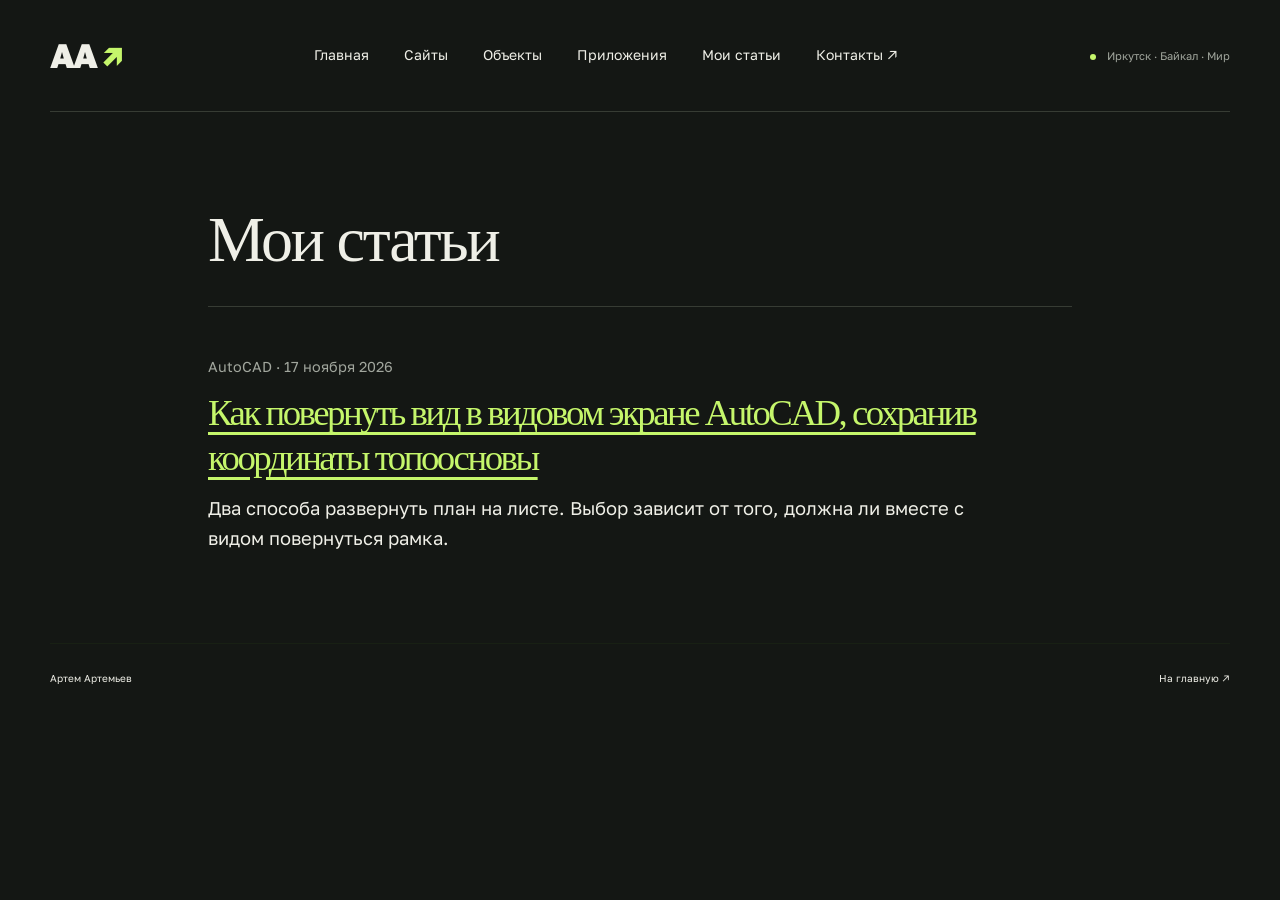
==== articles.html @ 7dad4f99 "Publish articles section and AutoCAD viewport rotation guide" ====
<!doctype html>
<html lang="ru">
<head>
<!-- Yandex.Metrika counter -->
<script type="text/javascript">
    (function(m,e,t,r,i,k,a){
        m[i]=m[i]||function(){(m[i].a=m[i].a||[]).push(arguments)};
        m[i].l=1*new Date();
        for (var j = 0; j < document.scripts.length; j++) {if (document.scripts[j].src === r) { return; }}
        k=e.createElement(t),a=e.getElementsByTagName(t)[0],k.async=1,k.src=r,a.parentNode.insertBefore(k,a)
    })(window, document,'script','https://mc.yandex.ru/metrika/tag.js?id=113706061', 'ym');

    ym(113706061, 'init', {ssr:true, webvisor:true, trackHash:true, clickmap:true, ecommerce:"dataLayer", referrer: document.referrer, url: location.href, accurateTrackBounce:true, trackLinks:true});
</script>
<!-- /Yandex.Metrika counter -->
  <meta charset="utf-8">
  <meta name="yandex-verification" content="03379ed4613f56b8">
  <meta name="viewport" content="width=device-width,initial-scale=1">
  <meta name="theme-color" content="#141714">
  <title>Мои статьи — Артем Артемьев</title>
  <meta name="description" content="Статьи Артема Артемьева об инженерном проектировании и работе в AutoCAD.">
  <link rel="canonical" href="https://artem-artemev.ru/articles.html">
  <link rel="icon" href="assets/favicon.svg">
  <link rel="stylesheet" href="style.css?v=20261117-diary">
  <link rel="stylesheet" href="articles.css">
</head>
<body>
<noscript><div><img src="https://mc.yandex.ru/watch/113706061" style="position:absolute;left:-9999px" alt=""></div></noscript>
<a class="skip" href="#main">К содержимому</a>
<header class="header wrap"><a class="brand" href="/" aria-label="Артем Артемьев — главная">АА<span>↗</span></a><nav aria-label="Главная навигация"><a href="/">Главная</a><a href="sites.html">Сайты</a><a href="engineering.html">Объекты</a><a href="/#projects">Приложения</a><a aria-current="page" href="articles.html">Мои статьи</a><a href="/#contact">Контакты ↗</a></nav><span class="location"><i></i> Иркутск · Байкал · Мир</span></header>
<main id="main" class="reading wrap">
<h1>Мои статьи</h1>
<article class="entry"><p class="byline">AutoCAD · 17 ноября 2026</p>
<h2><a href="autocad-povorot-vida.html">Как повернуть вид в видовом экране AutoCAD, сохранив координаты топоосновы</a></h2>
<p>Два способа развернуть план на листе. Выбор зависит от того, должна ли вместе с видом повернуться рамка.</p></article>
</main>
<footer class="wrap"><span>Артем Артемьев</span><a href="/">На главную ↗</a></footer>
</body></html>
---- style.css ----
@import url('https://fonts.googleapis.com/css2?family=Golos+Text:wght@400;500;600;700;800;900&display=swap');
:root{--bg:#141714;--ink:#efefe7;--muted:#a1a69d;--lime:#c5f66b;--line:#373c34;--font:'Golos Text',Arial,sans-serif}*{box-sizing:border-box}html{scroll-behavior:smooth;scroll-padding-top:30px}body{margin:0;background:var(--bg);color:var(--ink);font:16px/1.6 var(--font)}a{color:inherit;text-decoration:none}button{font:inherit;cursor:pointer}img{max-width:100%;display:block}a,button{-webkit-tap-highlight-color:transparent}a:focus-visible,button:focus-visible{outline:3px solid #85b5ff;outline-offset:6px}.wrap{width:min(1280px,calc(100% - 100px));margin-inline:auto}.header{height:112px;display:flex;align-items:center;justify-content:space-between;border-bottom:1px solid var(--line)}.brand{font-size:34px;font-weight:800;letter-spacing:-3px}.brand span{display:inline-block;color:var(--lime);font-size:31px;margin-left:6px}nav{display:flex;gap:35px;font-size:14px}nav a:hover,.text-link:hover{color:var(--lime)}.location{font-size:11px;color:var(--muted)}.location i{display:inline-block;width:6px;height:6px;border-radius:50%;background:var(--lime);margin-right:8px}.eyebrow,.section-label,.small,.art-label,.art-bottom{font-size:10px;letter-spacing:1.5px;font-weight:500}.eyebrow{display:flex;justify-content:space-between;margin:38px 0 34px;color:var(--muted)}.hero-grid{display:grid;grid-template-columns:1.4fr 1fr;gap:55px;align-items:center}.hello{font-size:19px;margin:0 0 21px}h1{font-size:clamp(60px,6.9vw,105px);line-height:1.02;letter-spacing:-6px;font-weight:500;margin:0 0 27px;position:relative}.serif{font-family:Georgia,'Times New Roman',serif;font-style:italic;font-weight:400;letter-spacing:-.055em}h1 .serif{color:var(--lime)}.asterisk{display:inline-block;color:var(--lime);font-size:55px;vertical-align:top;line-height:1;margin-left:14px;transform:rotate(12deg)}.lead{color:#b9beb4;font-size:17px;line-height:1.8}.actions{display:flex;align-items:center;gap:27px;margin-top:31px}.button{display:inline-flex;align-items:center;justify-content:space-between;gap:30px;padding:17px 22px;border-radius:3px;border:1px solid transparent;font-size:13px;font-weight:600;transition:transform .2s,background .2s}.button:hover{transform:translateY(-3px)}.lime{background:var(--lime);color:var(--bg)}.text-link{font-size:13px}.hero-photo{position:relative;margin:0;align-self:stretch;min-height:485px;overflow:hidden;border-radius:3px;background:#505748}.hero-photo>img{width:100%;height:100%;object-fit:cover;object-position:50% 37%;filter:saturate(.65)}.hero-photo:after{content:'';position:absolute;inset:50% 0 0;background:linear-gradient(transparent,#101610c9);pointer-events:none}.hero-photo figcaption{position:absolute;bottom:27px;left:28px;right:28px;display:flex;justify-content:space-between;align-items:center;z-index:1;font-size:15px;line-height:1.4}.photo-arrow{font-size:45px}.photo-sticker{position:absolute;top:25px;right:20px;color:#182015;background:var(--lime);font-size:10px;letter-spacing:1px;line-height:1.5;padding:15px 18px;transform:rotate(8deg);font-weight:700}.hero-bottom{display:flex;justify-content:space-between;margin:35px 0 40px;color:var(--muted);font-size:11px}.ribbon{overflow:hidden;border-block:1px solid var(--line);padding:20px 0;margin-top:15px}.ribbon>div{white-space:nowrap;font-size:23px;font-weight:500;letter-spacing:-.5px;display:flex;gap:42px;justify-content:center}.ribbon span{color:var(--lime)}.section{padding-block:110px}.about{display:grid;grid-template-columns:1fr 2.2fr;gap:50px}.section-label{color:var(--muted);margin-bottom:25px}h2{font-size:clamp(35px,4vw,57px);line-height:1.15;letter-spacing:-2.5px;font-weight:500;margin:0 0 35px}.muted{color:#8c9486}.about-text{max-width:680px;color:#b9beb4;font-size:16px}.about-text p{margin:0 0 21px}.stats{display:grid;grid-template-columns:repeat(3,1fr);gap:20px;border-top:1px solid var(--line);margin-top:40px;padding-top:25px}.stats strong{font-size:42px;font-weight:400;display:block;line-height:1.2;color:var(--lime)}.stats span{display:block;font-size:11px;color:var(--muted);margin-top:10px}.services{display:grid;grid-template-columns:repeat(3,1fr);border:1px solid var(--line);margin-bottom:10px}.services>a{padding:32px;display:flex;flex-direction:column;transition:background .2s}.services>a:hover{background:#20251c}.services>a+a{border-left:1px solid var(--line)}.small{color:var(--muted)}h3{font-size:26px;line-height:1.3;letter-spacing:-1px;font-weight:500}.services h3{margin:26px 0 16px}.services p{color:var(--muted);font-size:13px;margin:0 0 25px}.service-link{color:var(--lime);font-size:12px;margin-top:auto}.section-top{display:flex;justify-content:space-between;align-items:end;gap:30px;margin-bottom:45px}.section-top h2{margin:0}.section-top>p{font-size:13px;color:var(--muted);margin:0 0 5px}.project-grid{display:grid;grid-template-columns:1fr 1fr;column-gap:34px;row-gap:55px}.project-art{height:335px;position:relative;overflow:hidden;border-radius:3px}.project-art .art-label{position:absolute;left:26px;top:22px;z-index:1}.art-bottom{position:absolute;bottom:22px;left:26px;font-size:9px;letter-spacing:1px}.round-arrow{position:absolute;right:20px;bottom:20px;border:1px solid currentColor;width:35px;height:35px;border-radius:50%;display:grid;place-content:center;transition:transform .2s}.project:hover .round-arrow{transform:rotate(45deg)}.project-title{display:flex;justify-content:space-between;align-items:center;gap:12px;margin-top:22px}.project-title h3{margin:0;font-size:25px}.project-title>span{font-size:9px;color:var(--muted);letter-spacing:1px}.project>p{color:var(--muted);font-size:13px;max-width:440px;margin:11px 0}.open-project{font-size:11px;color:var(--lime)}.kettlebell{background:#c5f66b;color:#1d2a17}.bell{position:absolute;top:37%;left:50%;width:137px;height:134px;background:#24301d;border-radius:43% 43% 40% 40%;transform:translateX(-50%) rotate(-10deg);box-shadow:12px 16px 0 #1c2b1420;display:grid;place-content:center;color:var(--lime)}.bell div{position:absolute;width:93px;height:85px;border:19px solid #24301d;border-radius:50%;top:-52px;left:22px}.bell b{font-size:51px;font-weight:500;z-index:1}.recipes{background:#d9b9fc;color:#3e294f}.plate{position:absolute;width:215px;height:215px;left:50%;top:52%;transform:translate(-50%,-50%) rotate(-9deg);border-radius:50%;background:#f0e8d9;border:16px solid #fff7e8;box-shadow:8px 12px 0 #56336a18;display:grid;place-content:center}.plate:after{content:'';position:absolute;inset:6px;border:1px solid #d5cbbb;border-radius:50%}.plate span{font-size:44px;font-weight:500;line-height:.95;letter-spacing:-3px}.plate i{font-family:Georgia,serif}.calculator{background:#adc3d0;color:#253c47;background-image:linear-gradient(#30495c12 1px,transparent 1px),linear-gradient(90deg,#30495c12 1px,transparent 1px);background-size:24px 24px}.calc-visual{position:absolute;top:80px;left:50%;transform:translateX(-50%);width:250px}.calc-visual>span{font-family:Georgia,serif;font-size:41px;font-style:italic}.calc-visual small{font-size:8px;letter-spacing:1px}.pipes{height:60px;display:flex;align-items:center;gap:12px}.pipes i{display:block;height:8px;width:45px;border:2px solid #253c47}.pipes i:nth-child(2){height:35px;width:8px}.pipes i:nth-child(3){width:70px}.pipes i:nth-child(4){height:35px;width:8px}.snake{background:#242c25;color:var(--lime);background-image:linear-gradient(#c5f66b09 1px,transparent 1px),linear-gradient(90deg,#c5f66b09 1px,transparent 1px);background-size:25px 25px;border:1px solid var(--line)}.snake-visual{position:absolute;width:240px;height:170px;top:85px;left:50%;transform:translateX(-50%)}.snake-visual i{position:absolute;width:30px;height:30px;background:var(--lime);border:2px solid #242c25;border-radius:4px}.snake-visual i:nth-child(1){top:90px;left:10px}.snake-visual i:nth-child(2){top:90px;left:40px}.snake-visual i:nth-child(3){top:90px;left:70px}.snake-visual i:nth-child(4){top:60px;left:70px}.snake-visual i:nth-child(5){top:30px;left:70px}.snake-visual i:nth-child(6){top:30px;left:100px}.snake-visual i:nth-child(7){top:30px;left:130px}.snake-visual i:nth-child(7):after{content:'··';position:absolute;top:-6px;right:2px;color:#242c25;font-weight:900;font-size:25px}.snake-visual b{position:absolute;width:20px;height:20px;background:#e58866;left:200px;top:35px;border-radius:50%}.life{padding:100px 0;background:#e9e9df;color:#242b20}.life .section-label{color:#606a59}.life-note{font-family:Georgia,serif;font-style:italic;font-size:24px;margin-bottom:5px}.life-grid{display:grid;grid-template-columns:1.2fr 1fr;gap:28px}.life-feature{min-height:630px;position:relative;overflow:hidden;border-radius:3px}.life-feature>img{height:100%;width:100%;object-fit:cover;position:absolute;object-position:50% 40%}.life-feature:after{content:'';position:absolute;inset:25% 0 0;background:linear-gradient(transparent,#0c1a13e8)}.life-caption{position:absolute;bottom:35px;left:35px;right:35px;z-index:1;color:#fff}.life-caption h3{font-size:35px;margin:18px 0}.life-caption .small{color:#d4e3cc}.life-caption p{font-size:13px;max-width:390px;color:#e0e8dc}.life-caption a,.cold-copy a{font-size:11px;border-bottom:1px solid;padding-bottom:4px}.cold-card{background:#d7dfc9;overflow:hidden;border-radius:3px}.cold-image{height:285px;position:relative;overflow:hidden}.cold-image img{width:100%;height:100%;object-fit:cover;object-position:center 35%}.cold-image>span{position:absolute;left:20px;bottom:20px;background:#e9e9df;padding:7px 10px;font-size:9px;letter-spacing:1px}.cold-copy{padding:28px 32px;position:relative}.cold-copy h3{font-size:30px;margin:0 0 20px}.cold-copy p{font-size:13px;max-width:370px}.cold-symbol{font-size:40px;position:absolute;right:25px;top:20px;color:#71825d}.telegram{padding-block:110px}.telegram-grid{display:grid;grid-template-columns:2fr 1fr;gap:80px;align-items:center}.telegram p{max-width:590px;color:var(--muted);font-size:15px;margin-bottom:30px}.tg-qr{display:flex;flex-direction:column;align-items:center;justify-self:end;transform:rotate(4deg);padding:27px;background:var(--lime);color:var(--bg);border-radius:3px;transition:transform .2s}.tg-qr:hover{transform:rotate(0)}.tg-qr img{background:white;padding:6px}.tg-qr span{font-size:17px;margin-top:18px;font-weight:600}.tg-qr small{font-size:10px;margin-top:5px}.contact{background:var(--lime);color:#1a2414;padding-top:80px}.contact .section-label,.contact .small{color:#435032}.contact-title{display:flex;justify-content:space-between;align-items:center;border-bottom:1px solid #253c1740;padding-bottom:40px}.contact-title h2{font-size:clamp(42px,6vw,82px);margin:0}.contact-title>span{font-size:110px;font-weight:400}.contact-grid{display:grid;grid-template-columns:1.1fr 1fr;gap:40px;padding:50px 0 55px}.primary-contact>.small{display:block}.phone{font-size:clamp(24px,2.6vw,37px);line-height:1.5;letter-spacing:-1.5px;display:inline-block;margin-top:16px;font-weight:500}.primary-contact p{font-size:13px;color:#435032}.dark{background:#1a2414;color:#f1f4ec;margin-top:12px}.backup{display:block;font-size:11px;margin-top:15px;text-decoration:underline;text-underline-offset:4px}#copy-status:empty{display:none}#copy-status{margin:8px 0;font-size:12px}.social-grid{display:grid;grid-template-columns:repeat(3,1fr);gap:14px;align-content:start;margin-top:2px}.social-grid>a{display:flex;flex-direction:column;align-items:center;min-width:0}.social-grid img{background:white;padding:5px;width:112px;height:112px}.social-grid span{font-size:12px;font-weight:600;margin-top:15px}.social-grid small{font-size:9px;margin-top:5px;color:#435032}footer{border-top:1px solid #253c1740;display:flex;justify-content:space-between;gap:15px;font-size:10px;padding:26px 0}.skip{position:fixed;top:-100px;left:20px;z-index:10;background:var(--lime);color:#111;padding:10px}.skip:focus{top:10px}
.hero-photo{height:520px}.hero-photo>img{position:absolute;inset:0}
@media(min-width:1500px){.hero-photo{height:550px}.hero-grid{grid-template-columns:1.3fr 1fr}}
@media(max-width:1050px){.wrap{width:calc(100% - 64px)}.location{display:none}.hero-grid{gap:30px;grid-template-columns:1.3fr 1fr}h1{letter-spacing:-4px}.asterisk{font-size:35px;margin-left:5px}.hero-photo{min-height:450px}.actions{gap:16px;flex-wrap:wrap}.about{grid-template-columns:1fr 2.5fr;gap:25px}.services>a{padding:24px}.services h3{font-size:22px}.contact-grid{grid-template-columns:1fr}.social-grid{max-width:500px}.social-grid>a{align-items:flex-start}.social-grid img{width:100px;height:100px}.project-art{height:290px}}
@media(max-width:700px){.wrap{width:calc(100% - 40px)}.header{height:82px}.brand{font-size:28px}nav{gap:17px;font-size:11px}nav a:first-child{display:none}.eyebrow{font-size:8px;margin:25px 0}.index{display:none}.hero-grid{display:flex;flex-direction:column;align-items:stretch;gap:32px}.hello{font-size:16px;margin-bottom:22px}h1{font-size:clamp(53px,11vw,77px);letter-spacing:-3px;margin-bottom:24px}.asterisk{font-size:36px}.lead{font-size:15px}.actions{margin-top:25px;gap:22px}.button{padding:16px 18px;font-size:12px;gap:20px}.hero-photo{height:440px;min-height:0;align-self:auto}.hero-photo>img{object-position:50% 28%}.hero-bottom{font-size:9px;gap:25px;margin:23px 0 29px}.hero-bottom>span{max-width:120px}.ribbon{padding:14px 0}.ribbon>div{font-size:17px;gap:25px;justify-content:flex-start}.section{padding-block:70px}.about{display:block}.section-label{font-size:9px;margin-bottom:24px}h2{font-size:37px;letter-spacing:-1.7px}.about-text{font-size:14px}.stats{gap:10px}.stats strong{font-size:35px}.stats span{font-size:10px}.services{display:block}.services>a{padding:27px}.services>a+a{border-left:0;border-top:1px solid var(--line)}.services h3{font-size:26px;margin-top:17px}.section-top{display:block;margin-bottom:30px}.section-top>p{margin-top:24px;font-size:12px}.project-grid{grid-template-columns:1fr;gap:37px}.project-art{height:300px}.project-title h3{font-size:24px}.life{padding:65px 0}.life-note{display:none}.life-grid{grid-template-columns:1fr;gap:22px}.life-feature{min-height:570px}.life-caption{left:25px;right:25px;bottom:25px}.life-caption h3{font-size:31px}.cold-image{height:290px}.cold-copy{padding:27px}.cold-copy h3{font-size:29px}.telegram{padding-block:70px}.telegram-grid{grid-template-columns:1fr;gap:40px}.telegram p{font-size:14px}.tg-qr{justify-self:center;transform:rotate(2deg)}.contact{padding-top:60px}.contact-title{padding-bottom:30px}.contact-title h2{font-size:45px}.contact-title>span{font-size:70px}.contact-grid{gap:35px;padding-top:30px}.phone{font-size:29px}.social-grid{gap:12px}.social-grid img{width:90px;height:90px}.social-grid span{font-size:11px}.social-grid small{font-size:8px}footer{font-size:9px;flex-wrap:wrap}footer>span:nth-child(2){display:none}}
@media(prefers-reduced-motion:reduce){html{scroll-behavior:auto}*,*:before,*:after{transition:none!important;animation:none!important}}
.running-story{display:grid;grid-template-columns:minmax(0,.85fr) minmax(0,1fr);gap:70px;align-items:center;margin-top:60px;padding-top:60px;border-top:1px solid #253c1740}.running-story>img{width:100%;height:auto;max-height:720px;object-fit:contain;border-radius:3px}.running-story h3{font-size:clamp(30px,3.7vw,52px);line-height:1.2;margin:24px 0;letter-spacing:-1.7px}.running-story p{font-size:15px;max-width:390px;color:#526049}.running-story a{display:inline-block;font-size:12px;margin-top:15px;border-bottom:1px solid currentColor;padding-bottom:4px}@media(max-width:700px){.running-story{grid-template-columns:1fr;gap:28px;margin-top:35px;padding-top:35px}.running-story>img{max-height:none}.running-story h3{font-size:35px}.running-story p{font-size:14px}}
/* Keep every personal photo fully visible at every screen size. */
.hero-photo{height:auto;min-height:0;max-height:none;align-self:center;background:#20261d;overflow:visible}.hero-photo>img{position:static;width:100%;height:auto;max-height:600px;object-fit:contain;object-position:center;filter:none}.hero-photo:after,.life-feature:after{display:none}.hero-photo figcaption{position:static;padding:20px 24px;font-size:14px}.photo-sticker{position:static;display:inline-block;transform:none;margin:0 24px 22px;padding:10px 14px}.life-grid{grid-template-columns:1fr 1fr;align-items:start}.life-feature{min-height:0;background:#d7dfc9}.life-feature>img{position:static;width:100%;height:520px;object-fit:contain;object-position:center;background:#d7dfc9}.life-caption{position:static;padding:28px 32px;color:#242b20}.life-caption .small{color:#526049}.life-caption p{color:#526049}.life-caption h3{font-size:30px;margin:0 0 20px}.life-caption .small{display:block;margin-bottom:18px}.cold-image{height:auto;overflow:visible}.cold-image img{width:100%;height:520px;object-fit:contain;object-position:center;background:#d7dfc9}.cold-image>span{position:static;display:inline-block;margin:20px 32px 0}.cold-copy{padding-top:24px}@media(max-width:700px){.hero-photo{height:auto;min-height:0}.hero-photo>img{height:auto;max-height:none;object-position:center}.life-grid{grid-template-columns:1fr}.life-feature{min-height:0}.life-feature>img,.cold-image img{height:auto;max-height:none}.life-caption{padding:27px}.life-caption h3{font-size:29px}.cold-image>span{margin-left:27px}.cold-image{height:auto}}
/* Alternating full-frame personal stories. */
.hero-photo{background:var(--bg);overflow:hidden;isolation:isolate}.hero-photo:after{display:block;inset:70% 0 0;background:linear-gradient(transparent,#101610b0);z-index:0}.hero-photo figcaption{position:absolute;left:24px;right:24px;bottom:22px;padding:0;z-index:1}.photo-sticker{position:absolute;top:24px;right:20px;bottom:auto;margin:0;transform:rotate(8deg);z-index:1}.life{background:var(--bg);color:var(--ink)}.life .section-label{color:var(--muted)}.life-stories{display:flex;flex-direction:column;gap:90px}.life-story{display:grid;grid-template-columns:1fr 1fr;gap:90px;align-items:center;min-height:80vh;padding:30px 0}.story-photo{position:relative;justify-self:center;margin:0;max-width:100%;width:max-content}.story-photo img{display:block;width:auto;max-width:100%;height:auto;max-height:680px;object-fit:contain;border-radius:3px}.image-tag{position:absolute;left:18px;bottom:20px;max-width:calc(100% - 36px);padding:9px 12px;background:var(--lime);color:var(--bg);font-size:9px;letter-spacing:1px;font-weight:600}.story-copy h3{font-size:clamp(32px,4vw,55px);line-height:1.18;margin:24px 0;letter-spacing:-2px}.story-copy h3 .serif{color:var(--lime)}.story-copy p{font-size:15px;color:var(--muted);max-width:440px}.story-copy>a{display:inline-block;font-size:12px;color:var(--lime);margin-top:20px;border-bottom:1px solid currentColor;padding-bottom:5px}.reverse .story-photo{grid-column:2;grid-row:1}.reverse .story-copy{grid-column:1;grid-row:1}.running-story{border-color:var(--line)}.running-story p{color:var(--muted)}.running-story a{color:var(--lime)}@media(max-width:700px){.hero-photo figcaption{font-size:12px;left:18px;right:18px;bottom:20px}.photo-sticker{top:18px;right:14px;font-size:9px}.life-stories{gap:50px}.life-story{grid-template-columns:1fr;gap:28px;min-height:0;padding:0}.story-photo{max-width:100%}.story-photo img{width:100%;max-height:none}.reverse .story-photo,.reverse .story-copy{grid-column:auto;grid-row:auto}.story-copy h3{font-size:37px}.story-copy p{font-size:14px}.image-tag{font-size:8px;left:14px;bottom:16px}}
.life-story>*{min-width:0}@media(max-width:700px){.life-story{grid-template-columns:minmax(0,1fr)}.story-photo{width:100%;min-width:0}.story-photo img{width:100%;max-width:100%;height:auto}}
/* Keep the hero overlays inside the actual portrait, not its side gutters. */
.hero-photo{width:min(100%,337.5px);justify-self:center;overflow:hidden}.hero-photo>img{width:100%;height:auto;max-height:none}.hero-photo figcaption{left:18px;right:18px;bottom:22px;font-size:12px;gap:10px}.hero-photo .photo-arrow{font-size:30px}.photo-sticker{right:14px;top:20px;font-size:9px;padding:10px 12px}.life{background:#e9e9df;color:#242b20}.life .section-label{color:#606a59}.life .story-copy h3 .serif{color:#526b38}.life .story-copy p,.life .running-story p{color:#526049}.life .story-copy>a,.life .running-story a{color:#354927}.life .running-story{border-color:#253c1740}@media(max-width:700px){.hero-photo{width:100%;max-width:400px;align-self:center}.hero-photo>img{height:auto;max-height:none}.hero-photo figcaption{left:16px;right:16px;bottom:18px}.photo-sticker{right:14px}}
.about-visual{min-width:0}.about-landscape{margin:30px 0 0;max-width:100%;overflow:hidden;border-radius:3px}.about-landscape img{display:block;width:100%;height:auto;object-fit:contain}@media(max-width:700px){.about-visual{margin-bottom:35px}.about-landscape{max-width:300px;margin:24px auto 0}.about-landscape img{width:100%;height:auto}}
/* Wide about copy and consistent horizontal bounds. */
.about{grid-template-columns:minmax(0,1fr);gap:0}.about>div{min-width:0}.about h2{max-width:none}.about-text{max-width:100%;display:grid;grid-template-columns:repeat(3,minmax(0,1fr));gap:32px}.about-text p{margin:0}.about .stats{grid-template-columns:repeat(3,minmax(0,1fr));align-items:start}.stats>div{min-width:0}.stats strong{line-height:1.2}.hero-grid,.project-grid,.telegram-grid,.contact-grid,.running-story{min-width:0}.hero-grid>*,.project-grid>*,.telegram-grid>*,.contact-grid>*,.running-story>*{min-width:0}.running-story{grid-template-columns:minmax(0,.85fr) minmax(0,1fr)}.running-story img{max-width:100%}.hero-copy h1{overflow-wrap:anywhere}.section-top>*{min-width:0}@media(max-width:700px){.about-text{display:block}.about-text p{margin-bottom:21px}.about .stats{gap:12px}.about .stats span{overflow-wrap:anywhere}.running-story{grid-template-columns:minmax(0,1fr)}.social-grid{grid-template-columns:repeat(3,minmax(0,1fr))}.social-grid img{max-width:100%;height:auto}.actions{flex-wrap:wrap}.contact-title h2{font-size:clamp(34px,10vw,45px)}.phone{font-size:clamp(23px,7vw,29px)}}
.apartment{display:grid;grid-template-columns:minmax(0,1.2fr) minmax(0,1fr);gap:70px;align-items:center;padding-block:90px;border-bottom:1px solid var(--line)}.apartment-copy,.apartment-drawing{min-width:0}.apartment h2{margin-bottom:25px}.apartment h2 .serif{color:var(--lime)}.apartment p{font-size:16px;color:var(--muted);max-width:600px}.apartment-topics{display:flex;flex-wrap:wrap;gap:10px;margin:25px 0 30px}.apartment-topics span{font-size:11px;padding:7px 11px;border:1px solid var(--line);border-radius:3px}.apartment-drawing{color:var(--lime);background-image:linear-gradient(#c5f66b08 1px,transparent 1px),linear-gradient(90deg,#c5f66b08 1px,transparent 1px);background-size:25px 25px;border:1px solid var(--line);padding:26px}.apartment-drawing>span{font-size:9px;letter-spacing:1.5px}.apartment-drawing svg{display:block;width:100%;height:auto;margin:15px 0}.apartment-drawing small{display:block;font-size:11px;color:var(--muted)}@media(max-width:700px){.apartment{grid-template-columns:minmax(0,1fr);gap:35px;padding-block:60px}.apartment p{font-size:14px}.apartment-drawing{padding:22px}.apartment-topics{gap:8px}.apartment-topics span{font-size:10px}}

.diary-feature {
  display: grid;
  grid-template-columns: 1fr minmax(160px, 34%);
  align-items: center;
  gap: 1.5rem;
  margin-block: 1rem 2rem;
  padding: clamp(1.25rem, 3vw, 3rem) clamp(1.25rem, 6vw, 6rem);
  border: 1px solid #514533;
  border-radius: 8px;
  background: radial-gradient(ellipse at 80% 50%, #262118, #100f0d 62%);
  color: #f8f2df;
}
.diary-feature h2 { margin: 0; font: 400 clamp(2.4rem, 5.7vw, 5.5rem)/1 Georgia, serif; letter-spacing: -.05em; }
.diary-feature h2 i { color: #e4c888; }
.diary-copy p { max-width: 38ch; margin: 1rem 0 1.3rem; line-height: 1.5; color: #d9d0be; }
.diary-link { display: inline-block; border-bottom: 1px solid #a78e59; padding-bottom: .25rem; color: #f1d494; }
.diary-feature:hover .diary-link { color: white; }
.diary-feature:focus-visible { outline: 3px solid #e4c888; outline-offset: 4px; }
.diary-orbit { display: block; position: relative; width: 100%; max-width: 270px; aspect-ratio: 1; overflow: hidden; border-radius: 50%; justify-self: center; }
.diary-orbit img { position: absolute; width: 145.56%; max-width: none; height: auto; left: -22.78%; top: -79.63%; }
.diary-art { display: grid; place-items: center; background: #100f0d; }
.diary-art .diary-orbit { width: min(68%, 245px); }
@media (max-width: 620px) {
  .diary-feature { grid-template-columns: 1fr; justify-items: center; text-align: center; gap: .75rem; }
  .diary-feature > .diary-orbit { grid-row: 1; width: clamp(120px, 32vw, 170px); }
  .diary-copy p { margin: .75rem auto 1rem; }
}
---- articles.css ----
.reading { max-width: 54rem; padding-block: clamp(2rem,6vw,5rem); }
.reading h1 { font: 500 clamp(2.2rem,5vw,4.2rem)/1.08 Georgia,serif; letter-spacing: -.035em; margin: 1rem 0 2rem; }
.reading h2 { font: 500 clamp(1.55rem,3vw,2.3rem)/1.2 Georgia,serif; margin: 2.2rem 0 .8rem; }
.reading p, .reading li { font-size: clamp(1rem,1.6vw,1.15rem); line-height: 1.65; max-width: 70ch; }
.reading p, .reading li + li { margin-block: .8rem; }
.reading ol { padding-left: 1.65rem; }
.reading li::marker, .reading a { color: var(--lime); }
.reading a { text-decoration: underline; text-underline-offset: .18em; }
.reading code { font-size: .93em; background: #272c26; padding: .05em .24em; border-radius: .2em; }
.reading .byline, .reading .refs { font-size: .9rem; color: var(--muted); }
.reading .byline { margin-top: 2rem; }
.reading .refs, .entry { margin-top: 2rem; border-top: 1px solid var(--line); padding-top: 1rem; }
.entry h2 { margin-top: .5rem; }
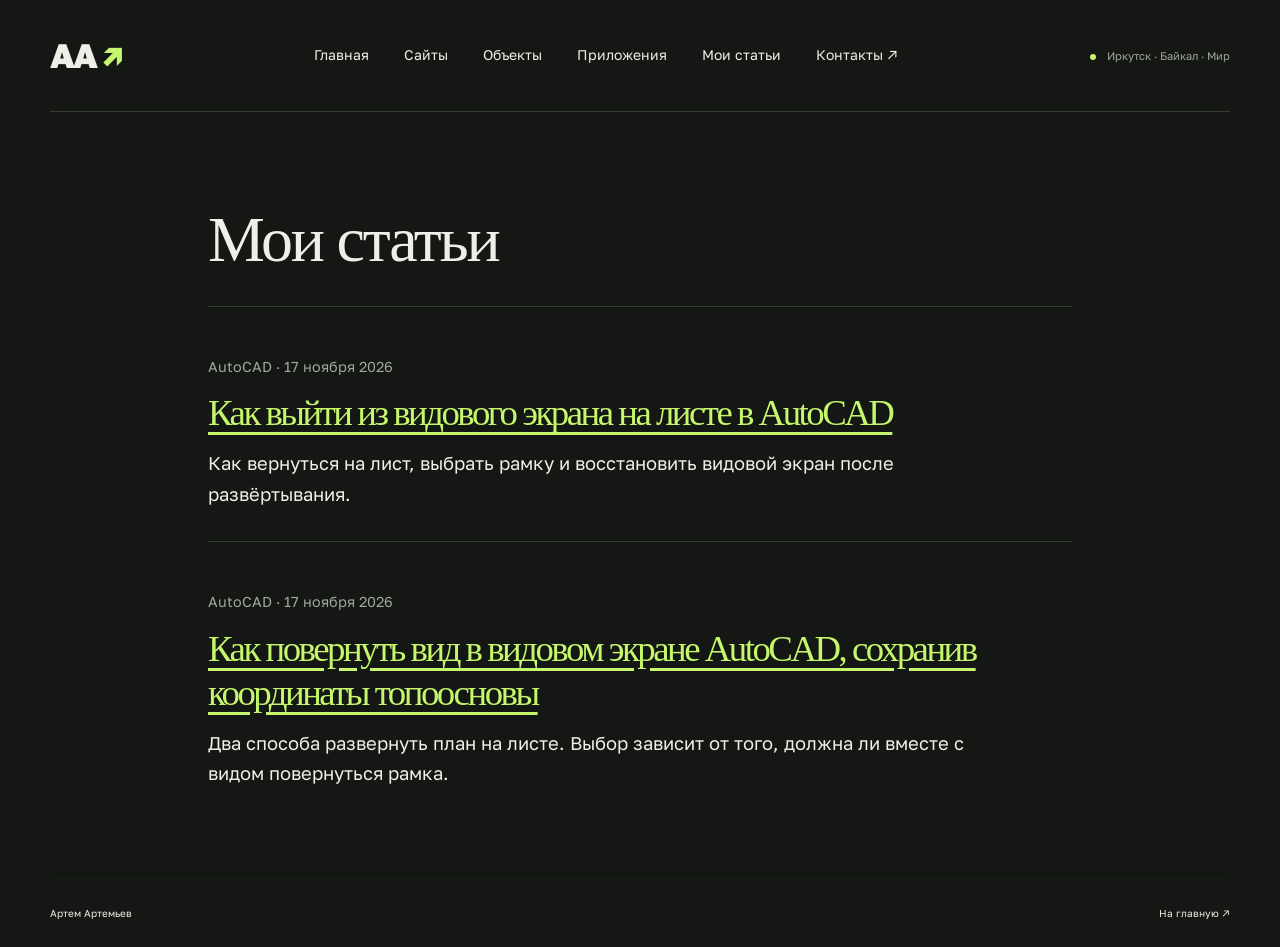
==== commit 3120b615: "Publish guide to leaving an AutoCAD layout viewport" ====
--- a/articles.html
+++ b/articles.html
@@ -30,6 +30,7 @@
 <header class="header wrap"><a class="brand" href="/" aria-label="Артем Артемьев — главная">АА<span>↗</span></a><nav aria-label="Главная навигация"><a href="/">Главная</a><a href="sites.html">Сайты</a><a href="engineering.html">Объекты</a><a href="/#projects">Приложения</a><a aria-current="page" href="articles.html">Мои статьи</a><a href="/#contact">Контакты ↗</a></nav><span class="location"><i></i> Иркутск · Байкал · Мир</span></header>
 <main id="main" class="reading wrap">
 <h1>Мои статьи</h1>
+<article class="entry"><p class="byline">AutoCAD · 17 ноября 2026</p><h2><a href="autocad-vyhod-iz-vidovogo-ekrana.html">Как выйти из видового экрана на листе в AutoCAD</a></h2><p>Как вернуться на лист, выбрать рамку и восстановить видовой экран после развёртывания.</p></article>
 <article class="entry"><p class="byline">AutoCAD · 17 ноября 2026</p>
 <h2><a href="autocad-povorot-vida.html">Как повернуть вид в видовом экране AutoCAD, сохранив координаты топоосновы</a></h2>
 <p>Два способа развернуть план на листе. Выбор зависит от того, должна ли вместе с видом повернуться рамка.</p></article>
--- a/articles.css
+++ b/articles.css
@@ -11,3 +11,6 @@
 .reading .byline { margin-top: 2rem; }
 .reading .refs, .entry { margin-top: 2rem; border-top: 1px solid var(--line); padding-top: 1rem; }
 .entry h2 { margin-top: .5rem; }
+.plan-comparison { margin: 1.75rem 0 2rem; }
+.plan-comparison img { display: block; width: 100%; height: auto; }
+.plan-comparison figcaption { margin-top: .65rem; color: var(--muted); font-size: .95rem; line-height: 1.5; }
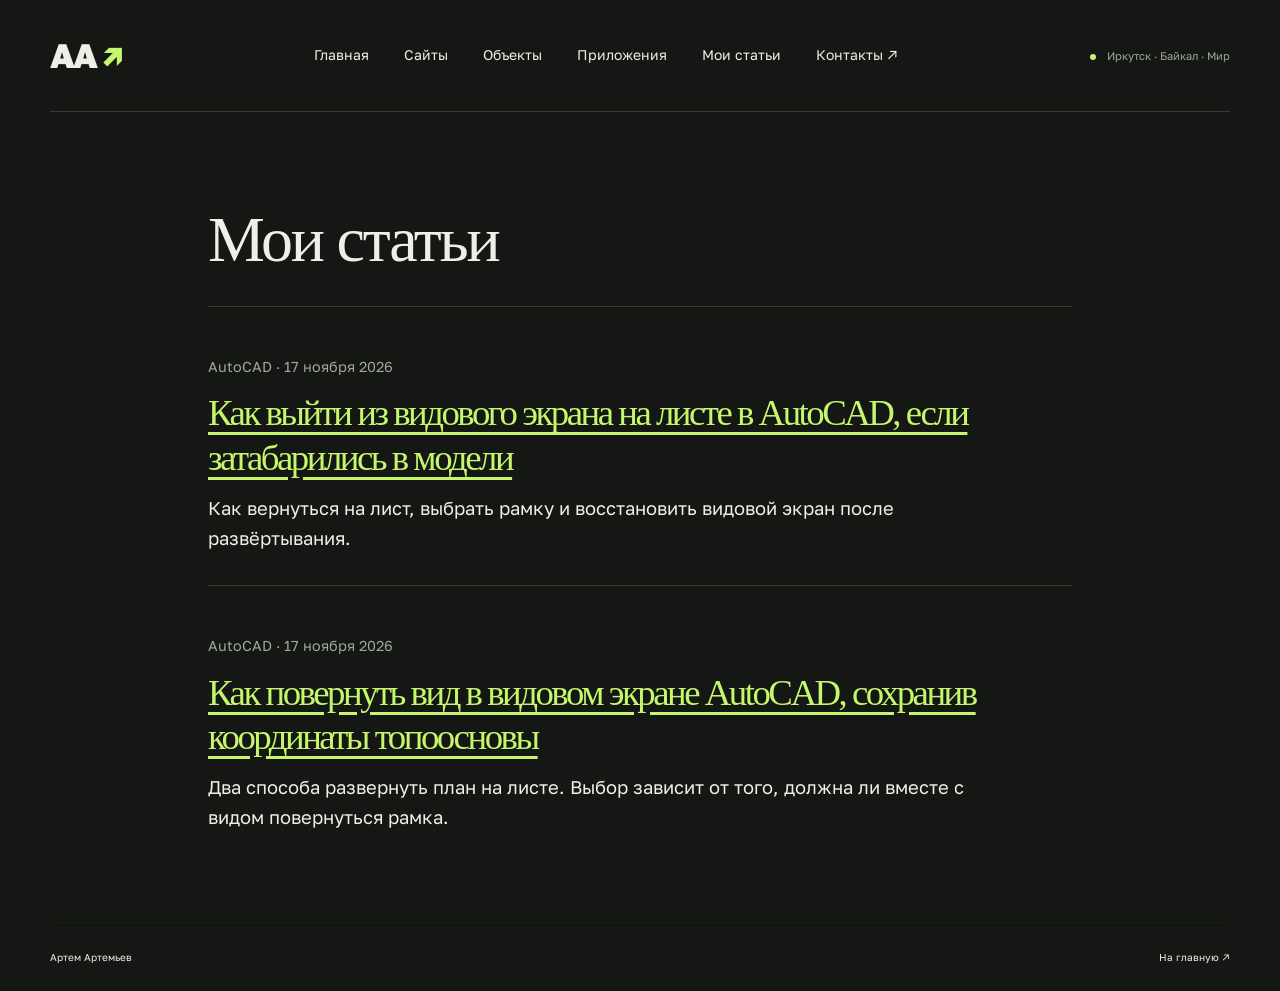
==== commit 887d28ca: "Restore original article wording and humor" ====
--- a/articles.html
+++ b/articles.html
@@ -30,7 +30,7 @@
 <header class="header wrap"><a class="brand" href="/" aria-label="Артем Артемьев — главная">АА<span>↗</span></a><nav aria-label="Главная навигация"><a href="/">Главная</a><a href="sites.html">Сайты</a><a href="engineering.html">Объекты</a><a href="/#projects">Приложения</a><a aria-current="page" href="articles.html">Мои статьи</a><a href="/#contact">Контакты ↗</a></nav><span class="location"><i></i> Иркутск · Байкал · Мир</span></header>
 <main id="main" class="reading wrap">
 <h1>Мои статьи</h1>
-<article class="entry"><p class="byline">AutoCAD · 17 ноября 2026</p><h2><a href="autocad-vyhod-iz-vidovogo-ekrana.html">Как выйти из видового экрана на листе в AutoCAD</a></h2><p>Как вернуться на лист, выбрать рамку и восстановить видовой экран после развёртывания.</p></article>
+<article class="entry"><p class="byline">AutoCAD · 17 ноября 2026</p><h2><a href="autocad-vyhod-iz-vidovogo-ekrana.html">Как выйти из видового экрана на листе в AutoCAD, если затабарились в модели</a></h2><p>Как вернуться на лист, выбрать рамку и восстановить видовой экран после развёртывания.</p></article>
 <article class="entry"><p class="byline">AutoCAD · 17 ноября 2026</p>
 <h2><a href="autocad-povorot-vida.html">Как повернуть вид в видовом экране AutoCAD, сохранив координаты топоосновы</a></h2>
 <p>Два способа развернуть план на листе. Выбор зависит от того, должна ли вместе с видом повернуться рамка.</p></article>
